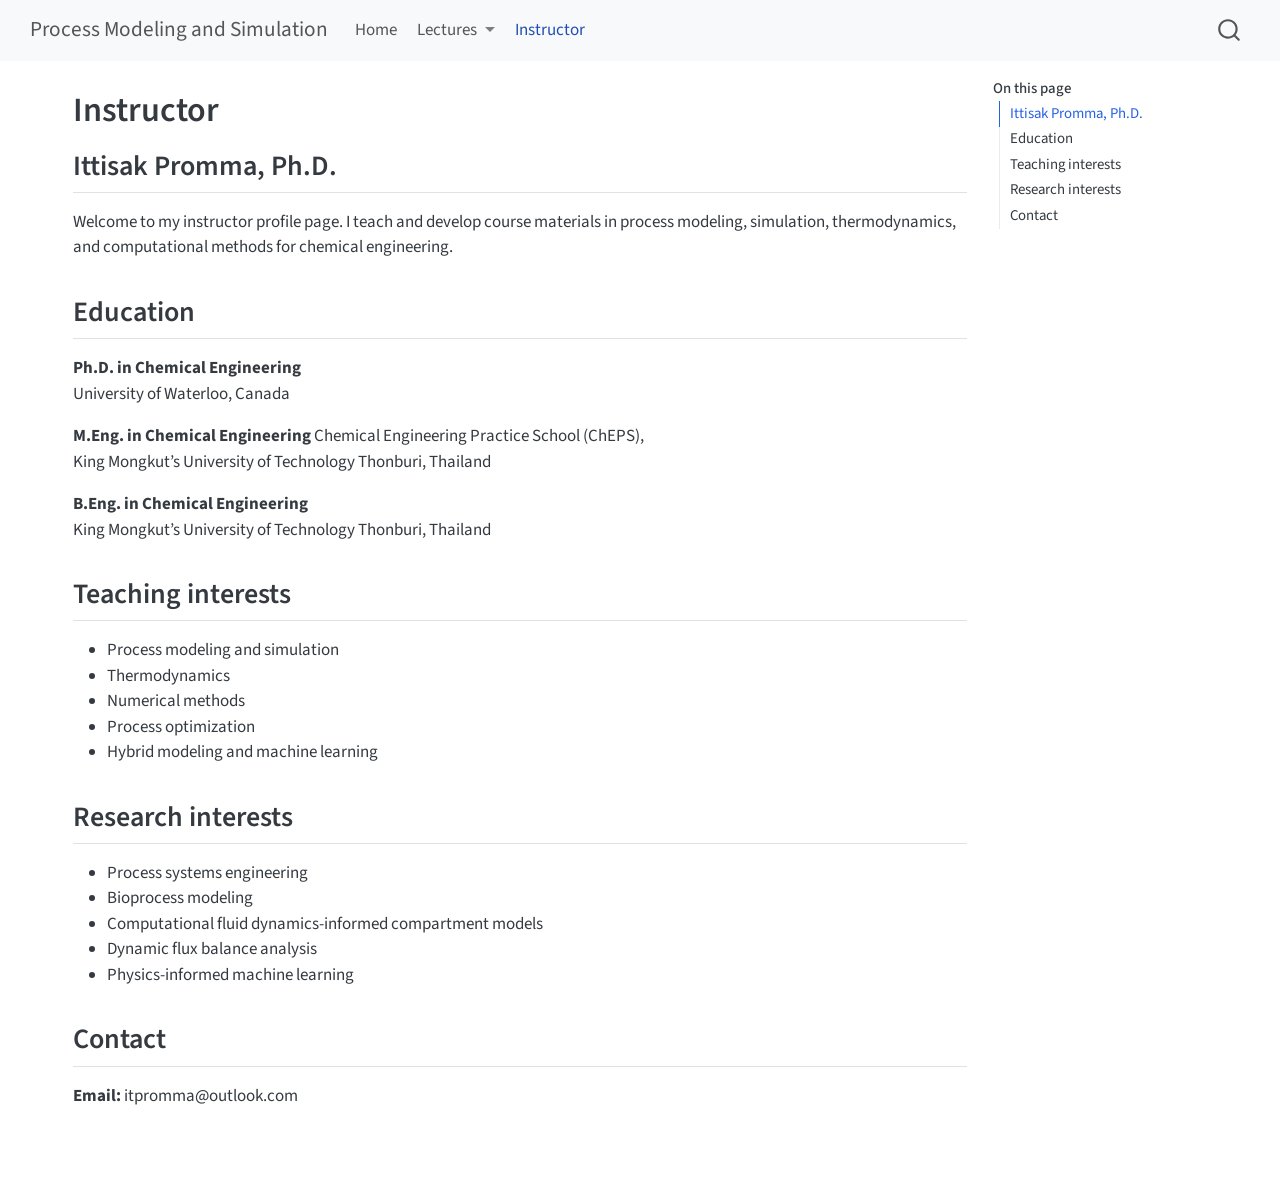
==== docs/instructor.html @ ff5c3dd7 "update files" ====
<!DOCTYPE html>
<html xmlns="http://www.w3.org/1999/xhtml" lang="en" xml:lang="en"><head>

<meta charset="utf-8">
<meta name="generator" content="quarto-1.9.38">

<meta name="viewport" content="width=device-width, initial-scale=1.0, user-scalable=yes">


<title>Instructor – Process Modeling and Simulation</title>
<style>
/* Default styles provided by pandoc.
** See https://pandoc.org/MANUAL.html#variables-for-html for config info.
*/
code{white-space: pre-wrap;}
span.smallcaps{font-variant: small-caps;}
div.columns{display: flex; gap: min(4vw, 1.5em);}
div.column{flex: auto; overflow-x: auto;}
div.hanging-indent{margin-left: 1.5em; text-indent: -1.5em;}
ul.task-list{list-style: none;}
ul.task-list li input[type="checkbox"] {
  width: 0.8em;
  margin: 0 0.8em 0.2em -1em; /* quarto-specific, see https://github.com/quarto-dev/quarto-cli/issues/4556 */ 
  vertical-align: middle;
}
</style>


<script src="site_libs/quarto-nav/quarto-nav.js"></script>
<script src="site_libs/quarto-nav/headroom.min.js"></script>
<script src="site_libs/clipboard/clipboard.min.js"></script>
<script src="site_libs/quarto-search/autocomplete.umd.js"></script>
<script src="site_libs/quarto-search/fuse.min.js"></script>
<script src="site_libs/quarto-search/quarto-search.js"></script>
<meta name="quarto:offset" content="./">
<script src="site_libs/quarto-html/quarto.js" type="module"></script>
<script src="site_libs/quarto-html/tabsets/tabsets.js" type="module"></script>
<script src="site_libs/quarto-html/popper.min.js"></script>
<script src="site_libs/quarto-html/tippy.umd.min.js"></script>
<script src="site_libs/quarto-html/anchor.min.js"></script>
<link href="site_libs/quarto-html/tippy.css" rel="stylesheet">
<link href="site_libs/quarto-html/quarto-syntax-highlighting-15634bcf2e68342d4ad2dfa704d543f6.css" rel="stylesheet" id="quarto-text-highlighting-styles">
<script src="site_libs/bootstrap/bootstrap.min.js"></script>
<link href="site_libs/bootstrap/bootstrap-icons.css" rel="stylesheet">
<link href="site_libs/bootstrap/bootstrap-f6192f952b710caf306f09b1c26b01a8.min.css" rel="stylesheet" append-hash="true" id="quarto-bootstrap" data-mode="light">
<script id="quarto-search-options" type="application/json">{
  "location": "navbar",
  "copy-button": false,
  "collapse-after": 3,
  "panel-placement": "end",
  "type": "overlay",
  "limit": 50,
  "keyboard-shortcut": [
    "f",
    "/",
    "s"
  ],
  "show-item-context": false,
  "language": {
    "search-no-results-text": "No results",
    "search-matching-documents-text": "matching documents",
    "search-copy-link-title": "Copy link to search",
    "search-hide-matches-text": "Hide additional matches",
    "search-more-match-text": "more match in this document",
    "search-more-matches-text": "more matches in this document",
    "search-clear-button-title": "Clear",
    "search-text-placeholder": "",
    "search-detached-cancel-button-title": "Cancel",
    "search-submit-button-title": "Submit",
    "search-label": "Search"
  }
}</script>


</head>

<body class="nav-fixed quarto-light">

<div id="quarto-search-results"></div>
  <header id="quarto-header" class="headroom fixed-top">
    <nav class="navbar navbar-expand-lg " data-bs-theme="dark">
      <div class="navbar-container container-fluid">
      <div class="navbar-brand-container mx-auto">
    <a class="navbar-brand" href="./index.html">
    <span class="navbar-title">Process Modeling and Simulation</span>
    </a>
  </div>
            <div id="quarto-search" class="" title="Search"></div>
          <button class="navbar-toggler" type="button" data-bs-toggle="collapse" data-bs-target="#navbarCollapse" aria-controls="navbarCollapse" role="menu" aria-expanded="false" aria-label="Toggle navigation" onclick="if (window.quartoToggleHeadroom) { window.quartoToggleHeadroom(); }">
  <span class="navbar-toggler-icon"></span>
</button>
          <div class="collapse navbar-collapse" id="navbarCollapse">
            <ul class="navbar-nav navbar-nav-scroll me-auto">
  <li class="nav-item">
    <a class="nav-link" href="./index.html"> 
<span class="menu-text">Home</span></a>
  </li>  
  <li class="nav-item dropdown ">
    <a class="nav-link dropdown-toggle" href="#" id="nav-menu-lectures" role="link" data-bs-toggle="dropdown" aria-expanded="false">
 <span class="menu-text">Lectures</span>
    </a>
    <ul class="dropdown-menu" aria-labelledby="nav-menu-lectures">    
        <li>
    <a class="dropdown-item" href="./lectures/lectures.html">
 <span class="dropdown-text">Lecture Overview</span></a>
  </li>  
        <li>
    <a class="dropdown-item" href="./lectures/lecture-1/lecture-1.html">
 <span class="dropdown-text">Lecture 1</span></a>
  </li>  
    </ul>
  </li>
  <li class="nav-item">
    <a class="nav-link active" href="./instructor.html" aria-current="page"> 
<span class="menu-text">Instructor</span></a>
  </li>  
</ul>
          </div> <!-- /navcollapse -->
            <div class="quarto-navbar-tools">
</div>
      </div> <!-- /container-fluid -->
    </nav>
</header>
<!-- content -->
<div id="quarto-content" class="quarto-container page-columns page-rows-contents page-layout-full page-navbar">
<!-- sidebar -->
<!-- margin-sidebar -->
    <div id="quarto-margin-sidebar" class="sidebar margin-sidebar">
        <nav id="TOC" role="doc-toc" class="toc-active">
    <h2 id="toc-title">On this page</h2>
   
  <ul>
  <li><a href="#ittisak-promma-ph.d." id="toc-ittisak-promma-ph.d." class="nav-link active" data-scroll-target="#ittisak-promma-ph.d.">Ittisak Promma, Ph.D.</a></li>
  <li><a href="#education" id="toc-education" class="nav-link" data-scroll-target="#education">Education</a></li>
  <li><a href="#teaching-interests" id="toc-teaching-interests" class="nav-link" data-scroll-target="#teaching-interests">Teaching interests</a></li>
  <li><a href="#research-interests" id="toc-research-interests" class="nav-link" data-scroll-target="#research-interests">Research interests</a></li>
  <li><a href="#contact" id="toc-contact" class="nav-link" data-scroll-target="#contact">Contact</a></li>
  </ul>
</nav>
    </div>
<!-- main -->
<main class="content column-page-left" id="quarto-document-content">

<header id="title-block-header" class="quarto-title-block default">
<div class="quarto-title">
<h1 class="title">Instructor</h1>
</div>



<div class="quarto-title-meta column-page-left">

    
  
    
  </div>
  


</header>


<section id="ittisak-promma-ph.d." class="level2">
<h2 class="anchored" data-anchor-id="ittisak-promma-ph.d.">Ittisak Promma, Ph.D.</h2>
<p>Welcome to my instructor profile page. I teach and develop course materials in process modeling, simulation, thermodynamics, and computational methods for chemical engineering.</p>
</section>
<section id="education" class="level2">
<h2 class="anchored" data-anchor-id="education">Education</h2>
<p><strong>Ph.D.&nbsp;in Chemical Engineering</strong><br>
University of Waterloo, Canada</p>
<p><strong>M.Eng. in Chemical Engineering</strong> Chemical Engineering Practice School (ChEPS),<br>
King Mongkut’s University of Technology Thonburi, Thailand</p>
<p><strong>B.Eng. in Chemical Engineering</strong><br>
King Mongkut’s University of Technology Thonburi, Thailand</p>
</section>
<section id="teaching-interests" class="level2">
<h2 class="anchored" data-anchor-id="teaching-interests">Teaching interests</h2>
<ul>
<li>Process modeling and simulation</li>
<li>Thermodynamics</li>
<li>Numerical methods</li>
<li>Process optimization</li>
<li>Hybrid modeling and machine learning</li>
</ul>
</section>
<section id="research-interests" class="level2">
<h2 class="anchored" data-anchor-id="research-interests">Research interests</h2>
<ul>
<li>Process systems engineering</li>
<li>Bioprocess modeling</li>
<li>Computational fluid dynamics-informed compartment models</li>
<li>Dynamic flux balance analysis</li>
<li>Physics-informed machine learning</li>
</ul>
</section>
<section id="contact" class="level2">
<h2 class="anchored" data-anchor-id="contact">Contact</h2>
<p><strong>Email:</strong> itpromma@outlook.com</p>


</section>

</main> <!-- /main -->
<script id="quarto-html-after-body" type="application/javascript">
  window.document.addEventListener("DOMContentLoaded", function (event) {
    const icon = "";
    const anchorJS = new window.AnchorJS();
    anchorJS.options = {
      placement: 'right',
      icon: icon
    };
    anchorJS.add('.anchored');
    const isCodeAnnotation = (el) => {
      for (const clz of el.classList) {
        if (clz.startsWith('code-annotation-')) {                     
          return true;
        }
      }
      return false;
    }
    const onCopySuccess = function(e) {
      // button target
      const button = e.trigger;
      // don't keep focus
      button.blur();
      // flash "checked"
      button.classList.add('code-copy-button-checked');
      var currentTitle = button.getAttribute("title");
      button.setAttribute("title", "Copied!");
      let tooltip;
      if (window.bootstrap) {
        button.setAttribute("data-bs-toggle", "tooltip");
        button.setAttribute("data-bs-placement", "left");
        button.setAttribute("data-bs-title", "Copied!");
        tooltip = new bootstrap.Tooltip(button, 
          { trigger: "manual", 
            customClass: "code-copy-button-tooltip",
            offset: [0, -8]});
        tooltip.show();    
      }
      setTimeout(function() {
        if (tooltip) {
          tooltip.hide();
          button.removeAttribute("data-bs-title");
          button.removeAttribute("data-bs-toggle");
          button.removeAttribute("data-bs-placement");
        }
        button.setAttribute("title", currentTitle);
        button.classList.remove('code-copy-button-checked');
      }, 1000);
      // clear code selection
      e.clearSelection();
    }
    const getTextToCopy = function(trigger) {
      const outerScaffold = trigger.parentElement.cloneNode(true);
      const codeEl = outerScaffold.querySelector('code');
      for (const childEl of codeEl.children) {
        if (isCodeAnnotation(childEl)) {
          childEl.remove();
        }
      }
      return codeEl.innerText;
    }
    const clipboard = new window.ClipboardJS('.code-copy-button:not([data-in-quarto-modal])', {
      text: getTextToCopy
    });
    clipboard.on('success', onCopySuccess);
    if (window.document.getElementById('quarto-embedded-source-code-modal')) {
      const clipboardModal = new window.ClipboardJS('.code-copy-button[data-in-quarto-modal]', {
        text: getTextToCopy,
        container: window.document.getElementById('quarto-embedded-source-code-modal')
      });
      clipboardModal.on('success', onCopySuccess);
    }
      var localhostRegex = new RegExp(/^(?:http|https):\/\/localhost\:?[0-9]*\//);
      var mailtoRegex = new RegExp(/^mailto:/);
        var filterRegex = new RegExp('/' + window.location.host + '/');
      var isInternal = (href) => {
          return filterRegex.test(href) || localhostRegex.test(href) || mailtoRegex.test(href);
      }
      // Inspect non-navigation links and adorn them if external
     var links = window.document.querySelectorAll('a[href]:not(.nav-link):not(.navbar-brand):not(.toc-action):not(.sidebar-link):not(.sidebar-item-toggle):not(.pagination-link):not(.no-external):not([aria-hidden]):not(.dropdown-item):not(.quarto-navigation-tool):not(.about-link)');
      for (var i=0; i<links.length; i++) {
        const link = links[i];
        if (!isInternal(link.href)) {
          // undo the damage that might have been done by quarto-nav.js in the case of
          // links that we want to consider external
          if (link.dataset.originalHref !== undefined) {
            link.href = link.dataset.originalHref;
          }
        }
      }
    function tippyHover(el, contentFn, onTriggerFn, onUntriggerFn) {
      const config = {
        allowHTML: true,
        maxWidth: 500,
        delay: 100,
        arrow: false,
        appendTo: function(el) {
            return el.parentElement;
        },
        interactive: true,
        interactiveBorder: 10,
        theme: 'quarto',
        placement: 'bottom-start',
      };
      if (contentFn) {
        config.content = contentFn;
      }
      if (onTriggerFn) {
        config.onTrigger = onTriggerFn;
      }
      if (onUntriggerFn) {
        config.onUntrigger = onUntriggerFn;
      }
      window.tippy(el, config); 
    }
    const noterefs = window.document.querySelectorAll('a[role="doc-noteref"]');
    for (var i=0; i<noterefs.length; i++) {
      const ref = noterefs[i];
      tippyHover(ref, function() {
        // use id or data attribute instead here
        let href = ref.getAttribute('data-footnote-href') || ref.getAttribute('href');
        try { href = new URL(href).hash; } catch {}
        const id = href.replace(/^#\/?/, "");
        const note = window.document.getElementById(id);
        if (note) {
          return note.innerHTML;
        } else {
          return "";
        }
      });
    }
    const xrefs = window.document.querySelectorAll('a.quarto-xref');
    const processXRef = (id, note) => {
      // Strip column container classes
      const stripColumnClz = (el) => {
        el.classList.remove("page-full", "page-columns");
        if (el.children) {
          for (const child of el.children) {
            stripColumnClz(child);
          }
        }
      }
      stripColumnClz(note)
      if (id === null || id.startsWith('sec-')) {
        // Special case sections, only their first couple elements
        const container = document.createElement("div");
        if (note.children && note.children.length > 2) {
          container.appendChild(note.children[0].cloneNode(true));
          for (let i = 1; i < note.children.length; i++) {
            const child = note.children[i];
            if (child.tagName === "P" && child.innerText === "") {
              continue;
            } else {
              container.appendChild(child.cloneNode(true));
              break;
            }
          }
          if (window.Quarto?.typesetMath) {
            window.Quarto.typesetMath(container);
          }
          return container.innerHTML
        } else {
          if (window.Quarto?.typesetMath) {
            window.Quarto.typesetMath(note);
          }
          return note.innerHTML;
        }
      } else {
        // Remove any anchor links if they are present
        const anchorLink = note.querySelector('a.anchorjs-link');
        if (anchorLink) {
          anchorLink.remove();
        }
        if (window.Quarto?.typesetMath) {
          window.Quarto.typesetMath(note);
        }
        if (note.classList.contains("callout")) {
          return note.outerHTML;
        } else {
          return note.innerHTML;
        }
      }
    }
    for (var i=0; i<xrefs.length; i++) {
      const xref = xrefs[i];
      tippyHover(xref, undefined, function(instance) {
        instance.disable();
        let url = xref.getAttribute('href');
        let hash = undefined; 
        if (url.startsWith('#')) {
          hash = url;
        } else {
          try { hash = new URL(url).hash; } catch {}
        }
        if (hash) {
          const id = hash.replace(/^#\/?/, "");
          const note = window.document.getElementById(id);
          if (note !== null) {
            try {
              const html = processXRef(id, note.cloneNode(true));
              instance.setContent(html);
            } finally {
              instance.enable();
              instance.show();
            }
          } else {
            // See if we can fetch this
            fetch(url.split('#')[0])
            .then(res => res.text())
            .then(html => {
              const parser = new DOMParser();
              const htmlDoc = parser.parseFromString(html, "text/html");
              const note = htmlDoc.getElementById(id);
              if (note !== null) {
                const html = processXRef(id, note);
                instance.setContent(html);
              } 
            }).finally(() => {
              instance.enable();
              instance.show();
            });
          }
        } else {
          // See if we can fetch a full url (with no hash to target)
          // This is a special case and we should probably do some content thinning / targeting
          fetch(url)
          .then(res => res.text())
          .then(html => {
            const parser = new DOMParser();
            const htmlDoc = parser.parseFromString(html, "text/html");
            const note = htmlDoc.querySelector('main.content');
            if (note !== null) {
              // This should only happen for chapter cross references
              // (since there is no id in the URL)
              // remove the first header
              if (note.children.length > 0 && note.children[0].tagName === "HEADER") {
                note.children[0].remove();
              }
              const html = processXRef(null, note);
              instance.setContent(html);
            } 
          }).finally(() => {
            instance.enable();
            instance.show();
          });
        }
      }, function(instance) {
      });
    }
        let selectedAnnoteEl;
        const selectorForAnnotation = ( cell, annotation) => {
          let cellAttr = 'data-code-cell="' + cell + '"';
          let lineAttr = 'data-code-annotation="' +  annotation + '"';
          const selector = 'span[' + cellAttr + '][' + lineAttr + ']';
          return selector;
        }
        const selectCodeLines = (annoteEl) => {
          const doc = window.document;
          const targetCell = annoteEl.getAttribute("data-target-cell");
          const targetAnnotation = annoteEl.getAttribute("data-target-annotation");
          const annoteSpan = window.document.querySelector(selectorForAnnotation(targetCell, targetAnnotation));
          const lines = annoteSpan.getAttribute("data-code-lines").split(",");
          const lineIds = lines.map((line) => {
            return targetCell + "-" + line;
          })
          let top = null;
          let height = null;
          let parent = null;
          if (lineIds.length > 0) {
              //compute the position of the single el (top and bottom and make a div)
              const el = window.document.getElementById(lineIds[0]);
              top = el.offsetTop;
              height = el.offsetHeight;
              parent = el.parentElement.parentElement;
            if (lineIds.length > 1) {
              const lastEl = window.document.getElementById(lineIds[lineIds.length - 1]);
              const bottom = lastEl.offsetTop + lastEl.offsetHeight;
              height = bottom - top;
            }
            if (top !== null && height !== null && parent !== null) {
              // cook up a div (if necessary) and position it 
              let div = window.document.getElementById("code-annotation-line-highlight");
              if (div === null) {
                div = window.document.createElement("div");
                div.setAttribute("id", "code-annotation-line-highlight");
                div.style.position = 'absolute';
                parent.appendChild(div);
              }
              div.style.top = top - 2 + "px";
              div.style.height = height + 4 + "px";
              div.style.left = 0;
              let gutterDiv = window.document.getElementById("code-annotation-line-highlight-gutter");
              if (gutterDiv === null) {
                gutterDiv = window.document.createElement("div");
                gutterDiv.setAttribute("id", "code-annotation-line-highlight-gutter");
                gutterDiv.style.position = 'absolute';
                const codeCell = window.document.getElementById(targetCell);
                const gutter = codeCell.querySelector('.code-annotation-gutter');
                gutter.appendChild(gutterDiv);
              }
              gutterDiv.style.top = top - 2 + "px";
              gutterDiv.style.height = height + 4 + "px";
            }
            selectedAnnoteEl = annoteEl;
          }
        };
        const unselectCodeLines = () => {
          const elementsIds = ["code-annotation-line-highlight", "code-annotation-line-highlight-gutter"];
          elementsIds.forEach((elId) => {
            const div = window.document.getElementById(elId);
            if (div) {
              div.remove();
            }
          });
          selectedAnnoteEl = undefined;
        };
          // Handle positioning of the toggle
      window.addEventListener(
        "resize",
        throttle(() => {
          elRect = undefined;
          if (selectedAnnoteEl) {
            selectCodeLines(selectedAnnoteEl);
          }
        }, 10)
      );
      function throttle(fn, ms) {
      let throttle = false;
      let timer;
        return (...args) => {
          if(!throttle) { // first call gets through
              fn.apply(this, args);
              throttle = true;
          } else { // all the others get throttled
              if(timer) clearTimeout(timer); // cancel #2
              timer = setTimeout(() => {
                fn.apply(this, args);
                timer = throttle = false;
              }, ms);
          }
        };
      }
        // Attach click handler to the DT
        const annoteDls = window.document.querySelectorAll('dt[data-target-cell]');
        for (const annoteDlNode of annoteDls) {
          annoteDlNode.addEventListener('click', (event) => {
            const clickedEl = event.target;
            if (clickedEl !== selectedAnnoteEl) {
              unselectCodeLines();
              const activeEl = window.document.querySelector('dt[data-target-cell].code-annotation-active');
              if (activeEl) {
                activeEl.classList.remove('code-annotation-active');
              }
              selectCodeLines(clickedEl);
              clickedEl.classList.add('code-annotation-active');
            } else {
              // Unselect the line
              unselectCodeLines();
              clickedEl.classList.remove('code-annotation-active');
            }
          });
        }
    const findCites = (el) => {
      const parentEl = el.parentElement;
      if (parentEl) {
        const cites = parentEl.dataset.cites;
        if (cites) {
          return {
            el,
            cites: cites.split(' ')
          };
        } else {
          return findCites(el.parentElement)
        }
      } else {
        return undefined;
      }
    };
    var bibliorefs = window.document.querySelectorAll('a[role="doc-biblioref"]');
    for (var i=0; i<bibliorefs.length; i++) {
      const ref = bibliorefs[i];
      const citeInfo = findCites(ref);
      if (citeInfo) {
        tippyHover(citeInfo.el, function() {
          var popup = window.document.createElement('div');
          citeInfo.cites.forEach(function(cite) {
            var citeDiv = window.document.createElement('div');
            citeDiv.classList.add('hanging-indent');
            citeDiv.classList.add('csl-entry');
            var biblioDiv = window.document.getElementById('ref-' + cite);
            if (biblioDiv) {
              citeDiv.innerHTML = biblioDiv.innerHTML;
            }
            popup.appendChild(citeDiv);
          });
          return popup.innerHTML;
        });
      }
    }
  });
  </script>
</div> <!-- /content -->




</body></html>
---- docs/site_libs/quarto-html/tippy.css ----
.tippy-box[data-animation=fade][data-state=hidden]{opacity:0}[data-tippy-root]{max-width:calc(100vw - 10px)}.tippy-box{position:relative;background-color:#333;color:#fff;border-radius:4px;font-size:14px;line-height:1.4;white-space:normal;outline:0;transition-property:transform,visibility,opacity}.tippy-box[data-placement^=top]>.tippy-arrow{bottom:0}.tippy-box[data-placement^=top]>.tippy-arrow:before{bottom:-7px;left:0;border-width:8px 8px 0;border-top-color:initial;transform-origin:center top}.tippy-box[data-placement^=bottom]>.tippy-arrow{top:0}.tippy-box[data-placement^=bottom]>.tippy-arrow:before{top:-7px;left:0;border-width:0 8px 8px;border-bottom-color:initial;transform-origin:center bottom}.tippy-box[data-placement^=left]>.tippy-arrow{right:0}.tippy-box[data-placement^=left]>.tippy-arrow:before{border-width:8px 0 8px 8px;border-left-color:initial;right:-7px;transform-origin:center left}.tippy-box[data-placement^=right]>.tippy-arrow{left:0}.tippy-box[data-placement^=right]>.tippy-arrow:before{left:-7px;border-width:8px 8px 8px 0;border-right-color:initial;transform-origin:center right}.tippy-box[data-inertia][data-state=visible]{transition-timing-function:cubic-bezier(.54,1.5,.38,1.11)}.tippy-arrow{width:16px;height:16px;color:#333}.tippy-arrow:before{content:"";position:absolute;border-color:transparent;border-style:solid}.tippy-content{position:relative;padding:5px 9px;z-index:1}
---- docs/site_libs/quarto-html/quarto-syntax-highlighting-15634bcf2e68342d4ad2dfa704d543f6.css ----
/* quarto syntax highlight colors */
:root {
  --quarto-hl-ot-color: #003B4F;
  --quarto-hl-at-color: #657422;
  --quarto-hl-ss-color: #20794D;
  --quarto-hl-an-color: #5E5E5E;
  --quarto-hl-fu-color: #4758AB;
  --quarto-hl-st-color: #20794D;
  --quarto-hl-cf-color: #003B4F;
  --quarto-hl-op-color: #5E5E5E;
  --quarto-hl-er-color: #AD0000;
  --quarto-hl-bn-color: #AD0000;
  --quarto-hl-al-color: #AD0000;
  --quarto-hl-va-color: #111111;
  --quarto-hl-bu-color: inherit;
  --quarto-hl-ex-color: inherit;
  --quarto-hl-pp-color: #AD0000;
  --quarto-hl-in-color: #5E5E5E;
  --quarto-hl-vs-color: #20794D;
  --quarto-hl-wa-color: #5E5E5E;
  --quarto-hl-do-color: #5E5E5E;
  --quarto-hl-im-color: #00769E;
  --quarto-hl-ch-color: #20794D;
  --quarto-hl-dt-color: #AD0000;
  --quarto-hl-fl-color: #AD0000;
  --quarto-hl-co-color: #5E5E5E;
  --quarto-hl-cv-color: #5E5E5E;
  --quarto-hl-cn-color: #8f5902;
  --quarto-hl-sc-color: #5E5E5E;
  --quarto-hl-dv-color: #AD0000;
  --quarto-hl-kw-color: #003B4F;
}

/* other quarto variables */
:root {
  --quarto-font-monospace: SFMono-Regular, Menlo, Monaco, Consolas, "Liberation Mono", "Courier New", monospace;
}

/* syntax highlight based on Pandoc's rules */
pre > code.sourceCode > span {
  color: #003B4F;
}

code.sourceCode > span {
  color: #003B4F;
}

div.sourceCode,
div.sourceCode pre.sourceCode {
  color: #003B4F;
}

/* Normal */
code span {
  color: #003B4F;
}

/* Alert */
code span.al {
  color: #AD0000;
  font-style: inherit;
}

/* Annotation */
code span.an {
  color: #5E5E5E;
  font-style: inherit;
}

/* Attribute */
code span.at {
  color: #657422;
  font-style: inherit;
}

/* BaseN */
code span.bn {
  color: #AD0000;
  font-style: inherit;
}

/* BuiltIn */
code span.bu {
  font-style: inherit;
}

/* ControlFlow */
code span.cf {
  color: #003B4F;
  font-weight: bold;
  font-style: inherit;
}

/* Char */
code span.ch {
  color: #20794D;
  font-style: inherit;
}

/* Constant */
code span.cn {
  color: #8f5902;
  font-style: inherit;
}

/* Comment */
code span.co {
  color: #5E5E5E;
  font-style: inherit;
}

/* CommentVar */
code span.cv {
  color: #5E5E5E;
  font-style: italic;
}

/* Documentation */
code span.do {
  color: #5E5E5E;
  font-style: italic;
}

/* DataType */
code span.dt {
  color: #AD0000;
  font-style: inherit;
}

/* DecVal */
code span.dv {
  color: #AD0000;
  font-style: inherit;
}

/* Error */
code span.er {
  color: #AD0000;
  font-style: inherit;
}

/* Extension */
code span.ex {
  font-style: inherit;
}

/* Float */
code span.fl {
  color: #AD0000;
  font-style: inherit;
}

/* Function */
code span.fu {
  color: #4758AB;
  font-style: inherit;
}

/* Import */
code span.im {
  color: #00769E;
  font-style: inherit;
}

/* Information */
code span.in {
  color: #5E5E5E;
  font-style: inherit;
}

/* Keyword */
code span.kw {
  color: #003B4F;
  font-weight: bold;
  font-style: inherit;
}

/* Operator */
code span.op {
  color: #5E5E5E;
  font-style: inherit;
}

/* Other */
code span.ot {
  color: #003B4F;
  font-style: inherit;
}

/* Preprocessor */
code span.pp {
  color: #AD0000;
  font-style: inherit;
}

/* SpecialChar */
code span.sc {
  color: #5E5E5E;
  font-style: inherit;
}

/* SpecialString */
code span.ss {
  color: #20794D;
  font-style: inherit;
}

/* String */
code span.st {
  color: #20794D;
  font-style: inherit;
}

/* Variable */
code span.va {
  color: #111111;
  font-style: inherit;
}

/* VerbatimString */
code span.vs {
  color: #20794D;
  font-style: inherit;
}

/* Warning */
code span.wa {
  color: #5E5E5E;
  font-style: italic;
}

.prevent-inlining {
  content: "</";
}

/*# sourceMappingURL=f23921c56f73e400b49028c9186a1aa0.css.map */
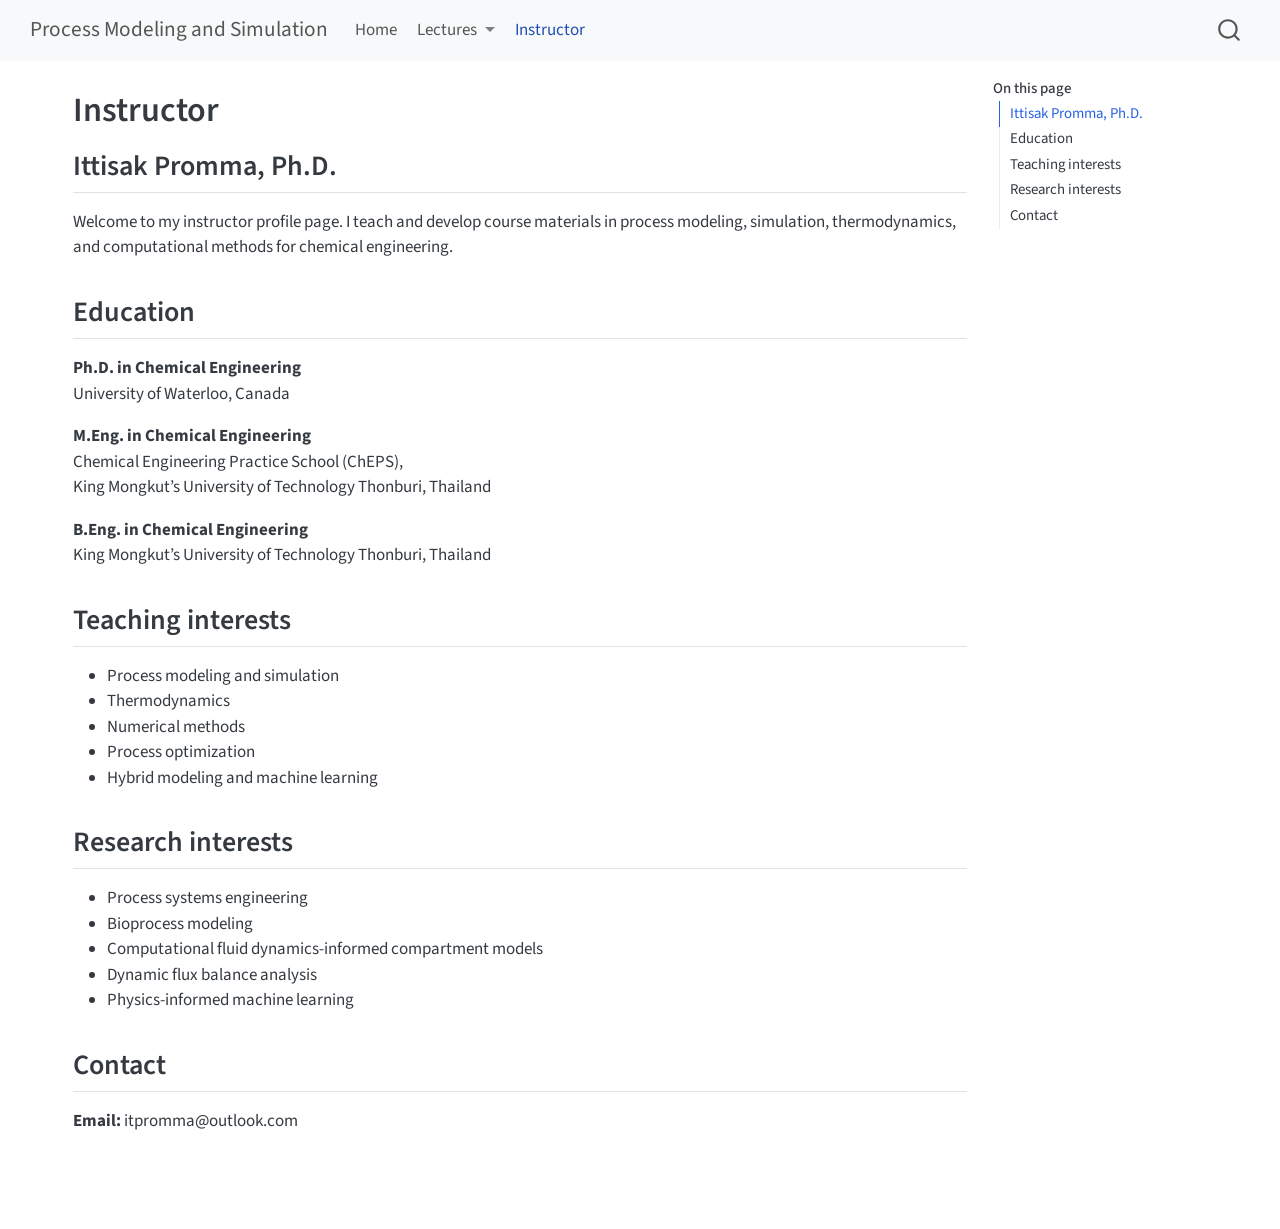
==== commit b994bc97: "update files" ====
--- a/docs/instructor.html
+++ b/docs/instructor.html
@@ -168,7 +168,8 @@
 <h2 class="anchored" data-anchor-id="education">Education</h2>
 <p><strong>Ph.D.&nbsp;in Chemical Engineering</strong><br>
 University of Waterloo, Canada</p>
-<p><strong>M.Eng. in Chemical Engineering</strong> Chemical Engineering Practice School (ChEPS),<br>
+<p><strong>M.Eng. in Chemical Engineering</strong><br>
+Chemical Engineering Practice School (ChEPS),<br>
 King Mongkut’s University of Technology Thonburi, Thailand</p>
 <p><strong>B.Eng. in Chemical Engineering</strong><br>
 King Mongkut’s University of Technology Thonburi, Thailand</p>
